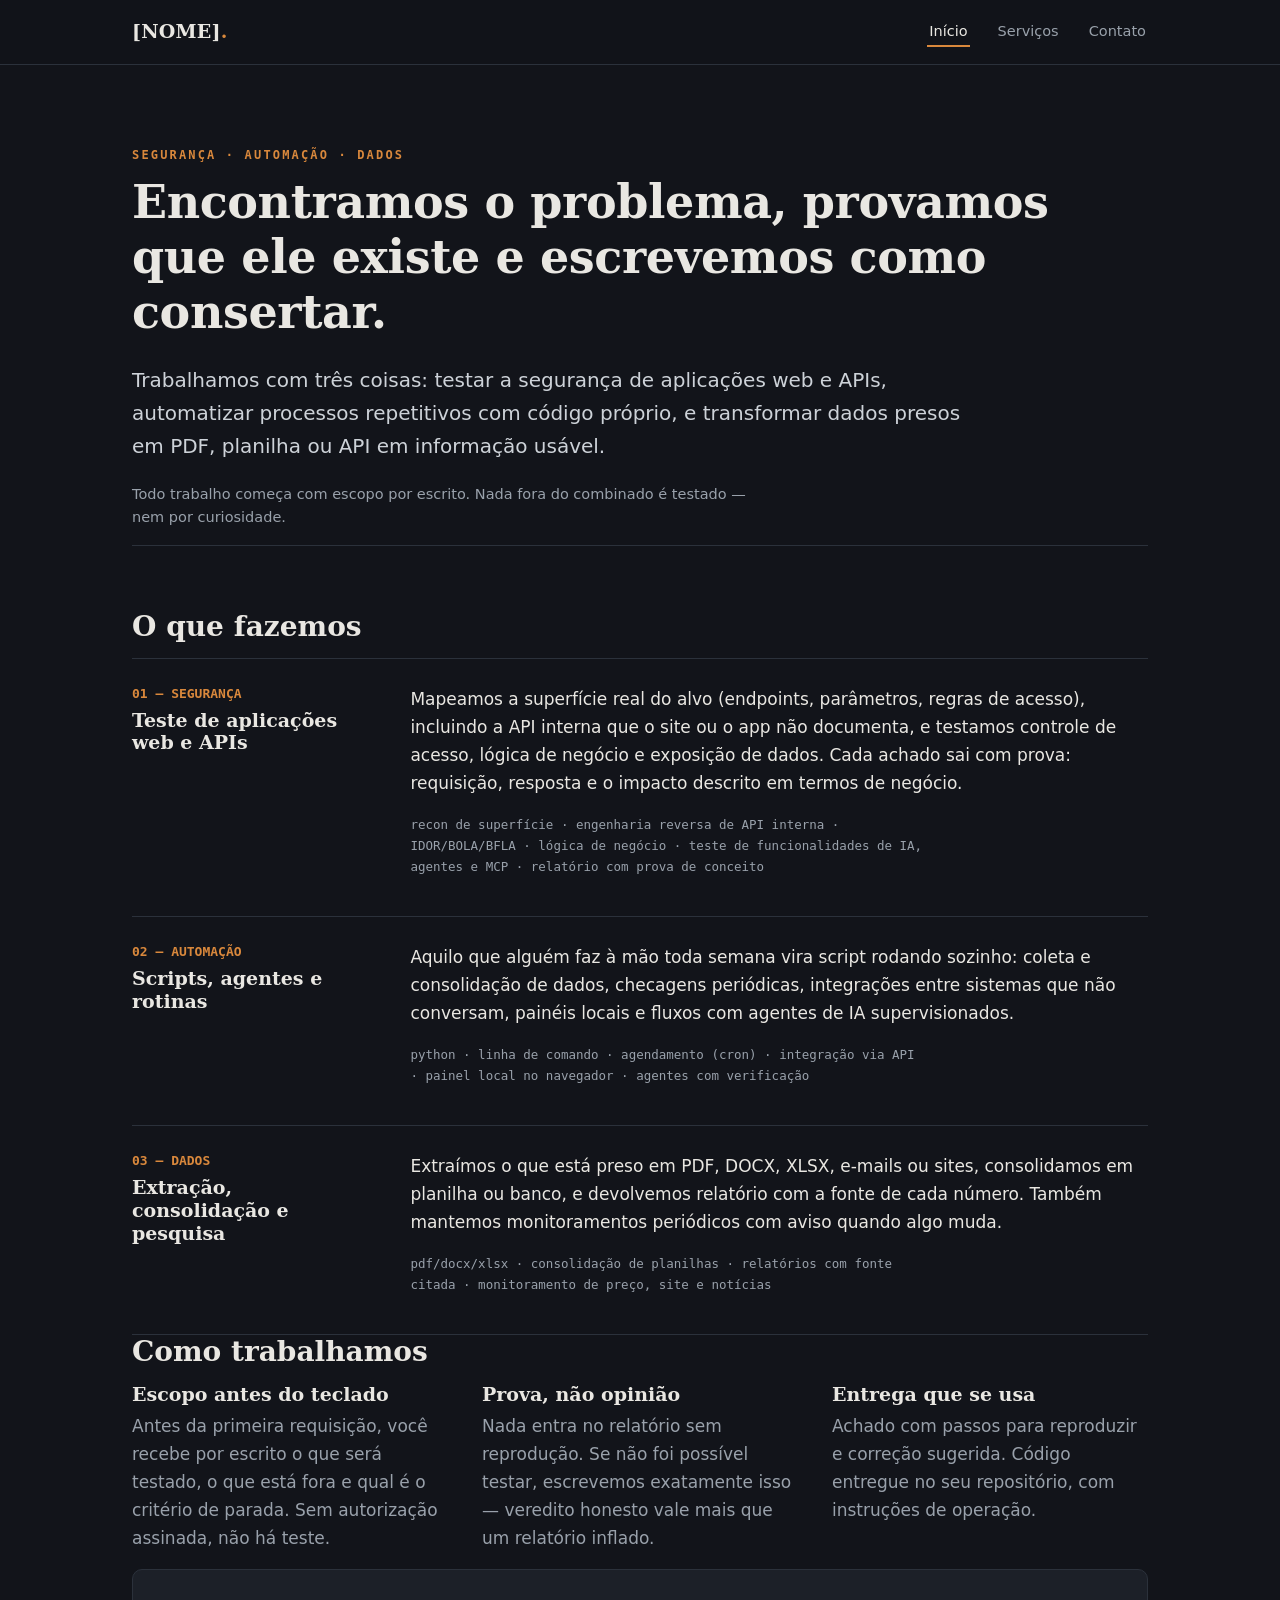
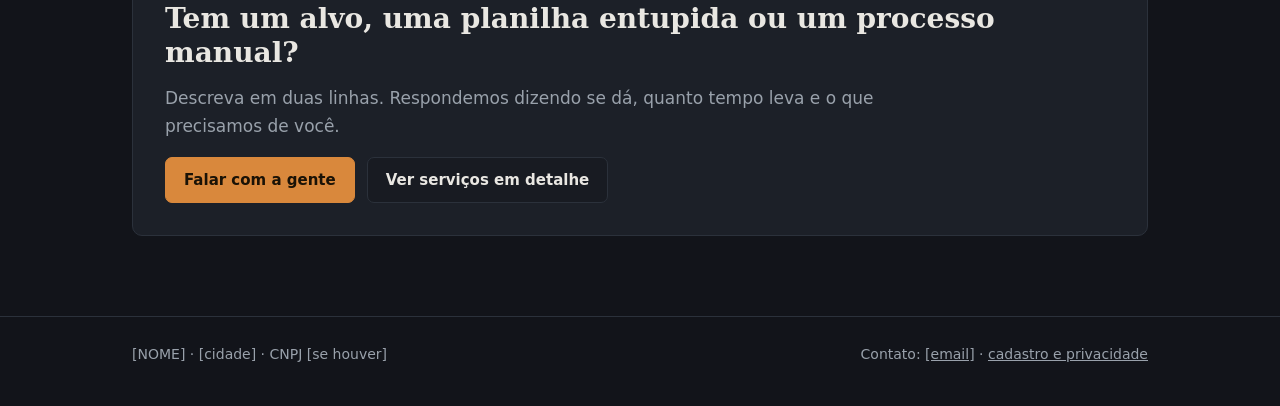
==== index.html @ 1329d4ad "Site de servicos: inicio, servicos e contato (formulario + aviso de privacidade)" ====
<!DOCTYPE html>
<html lang="pt-BR">
<head>
<meta charset="utf-8">
<meta name="viewport" content="width=device-width, initial-scale=1">
<title>[NOME] — segurança de aplicações, automação e dados</title>
<meta name="description" content="Teste de segurança em aplicações web e APIs, automação com scripts e agentes, extração e consolidação de dados. Escopo por escrito, prova antes de afirmação, relatório honesto.">
<meta name="theme-color" content="#12141a">
<link rel="stylesheet" href="assets/style.css">
</head>
<body>
<header class="site">
  <div class="wrap">
    <a class="brand" href="index.html">[NOME]<span>.</span></a>
    <nav aria-label="Navegação principal">
      <ul>
        <li><a href="index.html" aria-current="page">Início</a></li>
        <li><a href="servicos.html">Serviços</a></li>
        <li><a href="contato.html">Contato</a></li>
      </ul>
    </nav>
  </div>
</header>

<main>
  <section class="wrap">
    <p class="eyebrow">Segurança · Automação · Dados</p>
    <h1>Encontramos o problema, provamos que ele existe e escrevemos como consertar.</h1>
    <p class="lead">
      Trabalhamos com três coisas: testar a segurança de aplicações web e APIs, automatizar processos
      repetitivos com código próprio, e transformar dados presos em PDF, planilha ou API em informação usável.
    </p>
    <p class="muted small">
      Todo trabalho começa com escopo por escrito. Nada fora do combinado é testado — nem por curiosidade.
    </p>
    <hr class="rule">
  </section>

  <section class="wrap">
    <h2>O que fazemos</h2>

    <div class="svc">
      <div>
        <div class="num">01 — SEGURANÇA</div>
        <h3>Teste de aplicações web e APIs</h3>
      </div>
      <div>
        <p>
          Mapeamos a superfície real do alvo (endpoints, parâmetros, regras de acesso), incluindo a API
          interna que o site ou o app não documenta, e testamos controle de acesso, lógica de negócio e
          exposição de dados. Cada achado sai com prova: requisição, resposta e o impacto descrito em
          termos de negócio.
        </p>
        <p class="stack">recon de superfície · engenharia reversa de API interna · IDOR/BOLA/BFLA · lógica de negócio · teste de funcionalidades de IA, agentes e MCP · relatório com prova de conceito</p>
      </div>
    </div>

    <div class="svc">
      <div>
        <div class="num">02 — AUTOMAÇÃO</div>
        <h3>Scripts, agentes e rotinas</h3>
      </div>
      <div>
        <p>
          Aquilo que alguém faz à mão toda semana vira script rodando sozinho: coleta e consolidação de
          dados, checagens periódicas, integrações entre sistemas que não conversam, painéis locais e
          fluxos com agentes de IA supervisionados.
        </p>
        <p class="stack">python · linha de comando · agendamento (cron) · integração via API · painel local no navegador · agentes com verificação</p>
      </div>
    </div>

    <div class="svc">
      <div>
        <div class="num">03 — DADOS</div>
        <h3>Extração, consolidação e pesquisa</h3>
      </div>
      <div>
        <p>
          Extraímos o que está preso em PDF, DOCX, XLSX, e-mails ou sites, consolidamos em planilha ou
          banco, e devolvemos relatório com a fonte de cada número. Também mantemos monitoramentos
          periódicos com aviso quando algo muda.
        </p>
        <p class="stack">pdf/docx/xlsx · consolidação de planilhas · relatórios com fonte citada · monitoramento de preço, site e notícias</p>
      </div>
    </div>
  </section>

  <section class="wrap">
    <h2>Como trabalhamos</h2>
    <div class="cols">
      <div>
        <h3>Escopo antes do teclado</h3>
        <p class="muted">Antes da primeira requisição, você recebe por escrito o que será testado, o que está fora e qual é o critério de parada. Sem autorização assinada, não há teste.</p>
      </div>
      <div>
        <h3>Prova, não opinião</h3>
        <p class="muted">Nada entra no relatório sem reprodução. Se não foi possível testar, escrevemos exatamente isso — veredito honesto vale mais que um relatório inflado.</p>
      </div>
      <div>
        <h3>Entrega que se usa</h3>
        <p class="muted">Achado com passos para reproduzir e correção sugerida. Código entregue no seu repositório, com instruções de operação.</p>
      </div>
    </div>
  </section>

  <section class="wrap">
    <div class="cta">
      <h2>Tem um alvo, uma planilha entupida ou um processo manual?</h2>
      <p class="muted">Descreva em duas linhas. Respondemos dizendo se dá, quanto tempo leva e o que precisamos de você.</p>
      <div class="btns">
        <a class="btn primary" href="contato.html">Falar com a gente</a>
        <a class="btn" href="servicos.html">Ver serviços em detalhe</a>
      </div>
    </div>
  </section>
</main>

<footer class="site">
  <div class="wrap">
    <div>[NOME] · [cidade] · <span class="muted">CNPJ [se houver]</span></div>
    <div>Contato: <a href="mailto:[email]">[email]</a> · <a href="contato.html">cadastro e privacidade</a></div>
  </div>
</footer>
</body>
</html>
---- assets/style.css ----
/* Tokens do site — sem webfont, sem dependência externa (carrega rápido e funciona offline) */
:root{
  --bg:#12141a;
  --bg-soft:#181b22;
  --panel:#1c2028;
  --line:#2b313b;
  --ink:#e9e7e2;
  --muted:#99a1ab;
  --accent:#d9883c;
  --accent-ink:#1a1206;
  --ok:#6a9d5f;
  --serif:"DejaVu Serif",Georgia,"Times New Roman",serif;
  --sans:"DejaVu Sans",system-ui,-apple-system,"Segoe UI",Roboto,Arial,sans-serif;
  --mono:"DejaVu Sans Mono","Liberation Mono",ui-monospace,monospace;
  --wrap:1080px;
}
*{box-sizing:border-box}
html{scroll-behavior:smooth}
body{
  margin:0;background:var(--bg);color:var(--ink);font-family:var(--sans);
  font-size:17px;line-height:1.65;-webkit-font-smoothing:antialiased;
}
img{max-width:100%;height:auto}
.wrap{max-width:var(--wrap);margin:0 auto;padding:0 clamp(16px,4vw,32px)}

/* ---------- topo ---------- */
header.site{border-bottom:1px solid var(--line);background:rgba(18,20,26,.92);position:sticky;top:0;z-index:10;backdrop-filter:saturate(120%)}
header.site .wrap{display:flex;align-items:center;justify-content:space-between;gap:16px;min-height:64px;flex-wrap:wrap}
.brand{font-family:var(--serif);font-size:19px;font-weight:600;letter-spacing:.2px;text-decoration:none;color:var(--ink)}
.brand span{color:var(--accent)}
nav ul{display:flex;gap:clamp(10px,2.4vw,26px);list-style:none;margin:0;padding:0;font-size:14.5px}
nav a{color:var(--muted);text-decoration:none;padding:6px 2px;border-bottom:2px solid transparent}
nav a:hover{color:var(--ink)}
nav a[aria-current="page"]{color:var(--ink);border-bottom-color:var(--accent)}
a:focus-visible,button:focus-visible,input:focus-visible,select:focus-visible,textarea:focus-visible{outline:2px solid var(--accent);outline-offset:2px}

/* ---------- blocos ---------- */
main{padding:clamp(36px,7vw,84px) 0 0}
section{padding:0 0 clamp(40px,6vw,72px)}
h1,h2,h3{font-family:var(--serif);font-weight:600;line-height:1.2;margin:0 0 .5em}
h1{font-size:clamp(28px,5vw,46px);letter-spacing:-.4px}
h2{font-size:clamp(21px,3vw,28px);margin-top:0}
h3{font-size:19px;margin-bottom:.35em}
p{margin:0 0 1em;max-width:68ch}
.lead{font-size:clamp(17px,2.1vw,20px);color:#cdd2d8}
.eyebrow{font:600 12px/1 var(--mono);letter-spacing:.18em;text-transform:uppercase;color:var(--accent);margin-bottom:14px}
.muted{color:var(--muted)}
.small{font-size:14.5px}
hr.rule{border:0;border-top:1px solid var(--line);margin:0 0 clamp(36px,6vw,64px)}

/* listas de serviço em formato ficha, não cartão com ícone */
.svc{border-top:1px solid var(--line);padding:26px 0;display:grid;grid-template-columns:minmax(180px,240px) 1fr;gap:clamp(14px,3vw,40px)}
.svc:last-child{border-bottom:1px solid var(--line)}
.svc .num{font:600 13px/1.4 var(--mono);color:var(--accent)}
.svc h3{margin:6px 0 0}
.svc ul{margin:.4em 0 0;padding-left:1.1em}
.svc li{margin-bottom:.3em}
.svc .stack{margin-top:.7em;font:12.5px/1.7 var(--mono);color:var(--muted)}
@media (max-width:720px){.svc{grid-template-columns:1fr;gap:8px}}

.cols{display:grid;grid-template-columns:repeat(auto-fit,minmax(240px,1fr));gap:clamp(18px,3vw,34px)}
.note{border-left:3px solid var(--accent);padding:2px 0 2px 16px;color:#cdd2d8;max-width:68ch}

/* ---------- CTA ---------- */
.cta{background:var(--panel);border:1px solid var(--line);border-radius:10px;padding:clamp(20px,3.4vw,32px)}
.cta h2{margin-top:0}
.btns{display:flex;gap:12px;flex-wrap:wrap;margin-top:6px}
.btn{display:inline-block;font:600 15px var(--sans);text-decoration:none;border-radius:7px;padding:11px 18px;min-height:44px;line-height:22px;border:1px solid var(--line);color:var(--ink);background:var(--bg-soft)}
.btn:hover{border-color:#3d4551}
.btn.primary{background:var(--accent);border-color:var(--accent);color:var(--accent-ink)}
.btn.primary:hover{filter:brightness(1.06)}

/* ---------- formulário ---------- */
form{max-width:560px}
label{display:block;font-size:14.5px;margin:0 0 6px;color:#cdd2d8}
input,select,textarea{
  width:100%;background:#0f1116;color:var(--ink);border:1px solid var(--line);border-radius:7px;
  padding:11px 12px;font:15px var(--sans);margin-bottom:16px;min-height:44px
}
textarea{min-height:120px;resize:vertical;font-family:var(--mono);font-size:14px}
.check{display:flex;gap:10px;align-items:flex-start;margin:4px 0 18px}
.check input{width:auto;min-height:0;margin:3px 0 0;flex:0 0 auto}
.check label{margin:0;font-size:14px;color:var(--muted)}
.hp{position:absolute;left:-9999px;width:1px;height:1px;overflow:hidden}
#formMsg{margin-top:14px;font-size:14.5px;display:none}
#formMsg.ok{display:block;color:var(--ok)}
#formMsg.info{display:block;color:var(--accent)}
#formMsg.err{display:block;color:#e0745c}

/* ---------- rodapé ---------- */
footer.site{border-top:1px solid var(--line);margin-top:clamp(40px,7vw,80px);padding:26px 0 40px;color:var(--muted);font-size:14px}
footer.site a{color:var(--muted)}
footer.site .wrap{display:flex;justify-content:space-between;gap:14px;flex-wrap:wrap}

@media (prefers-reduced-motion:reduce){html{scroll-behavior:auto}*{transition:none!important;animation:none!important}}
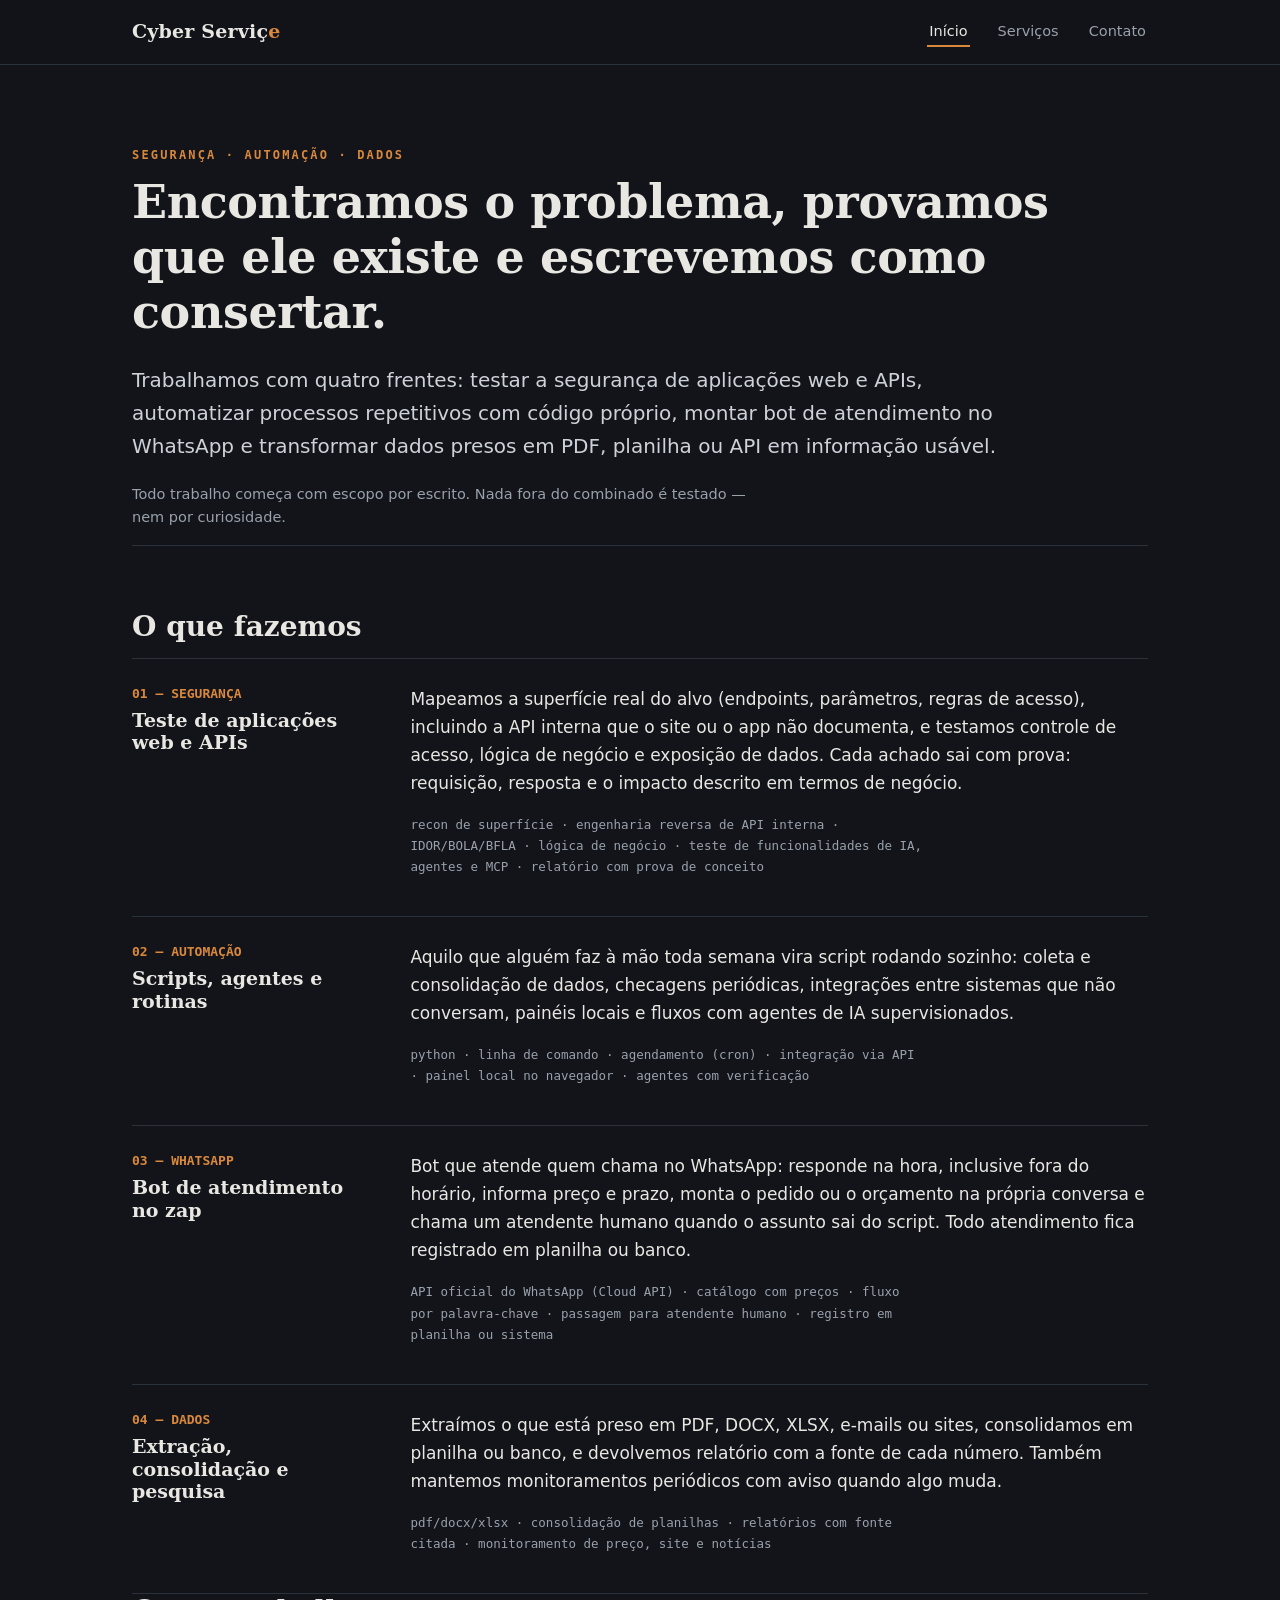
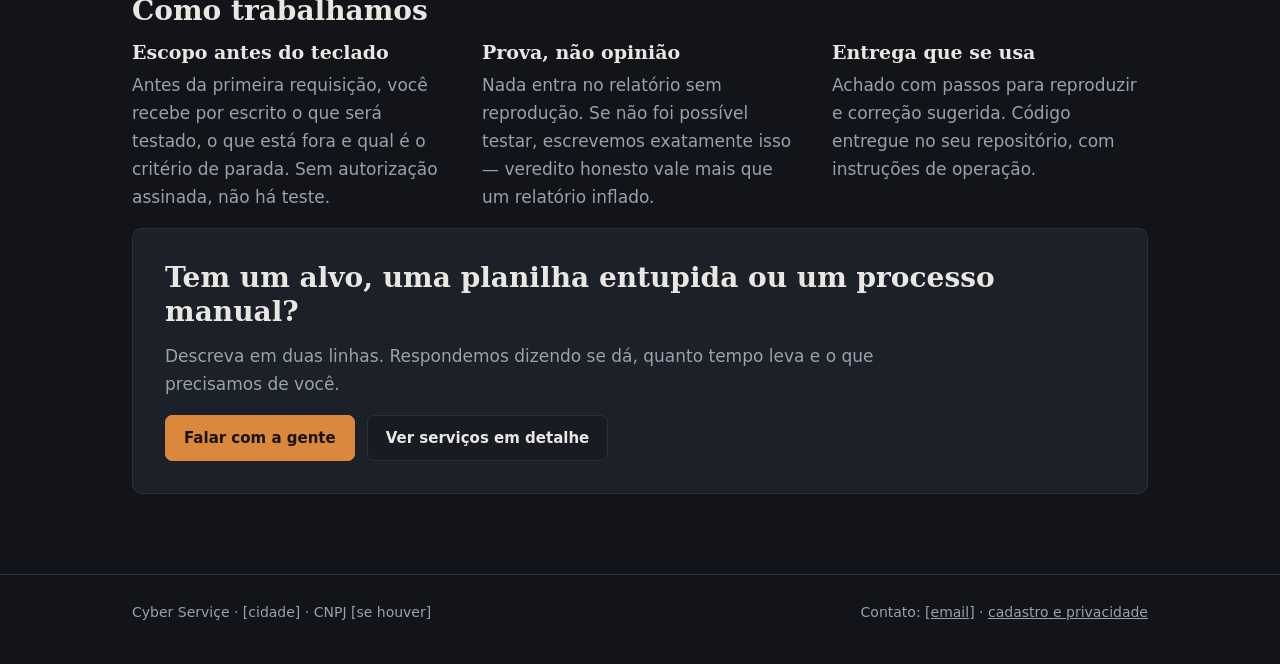
==== commit 9333295c: "Marca Cyber Serviçe e novo serviço: bot de atendimento no WhatsApp" ====
--- a/index.html
+++ b/index.html
@@ -3,15 +3,15 @@
 <head>
 <meta charset="utf-8">
 <meta name="viewport" content="width=device-width, initial-scale=1">
-<title>[NOME] — segurança de aplicações, automação e dados</title>
-<meta name="description" content="Teste de segurança em aplicações web e APIs, automação com scripts e agentes, extração e consolidação de dados. Escopo por escrito, prova antes de afirmação, relatório honesto.">
+<title>Cyber Serviçe — segurança de aplicações, automação e dados</title>
+<meta name="description" content="Teste de segurança em aplicações web e APIs, automação com scripts e agentes, bot de atendimento no WhatsApp, extração e consolidação de dados. Escopo por escrito, prova antes de afirmação, relatório honesto.">
 <meta name="theme-color" content="#12141a">
 <link rel="stylesheet" href="assets/style.css">
 </head>
 <body>
 <header class="site">
   <div class="wrap">
-    <a class="brand" href="index.html">[NOME]<span>.</span></a>
+    <a class="brand" href="index.html">Cyber Serviç<span>e</span></a>
     <nav aria-label="Navegação principal">
       <ul>
         <li><a href="index.html" aria-current="page">Início</a></li>
@@ -27,8 +27,9 @@
     <p class="eyebrow">Segurança · Automação · Dados</p>
     <h1>Encontramos o problema, provamos que ele existe e escrevemos como consertar.</h1>
     <p class="lead">
-      Trabalhamos com três coisas: testar a segurança de aplicações web e APIs, automatizar processos
-      repetitivos com código próprio, e transformar dados presos em PDF, planilha ou API em informação usável.
+      Trabalhamos com quatro frentes: testar a segurança de aplicações web e APIs, automatizar processos
+      repetitivos com código próprio, montar bot de atendimento no WhatsApp e transformar dados presos em
+      PDF, planilha ou API em informação usável.
     </p>
     <p class="muted small">
       Todo trabalho começa com escopo por escrito. Nada fora do combinado é testado — nem por curiosidade.
@@ -72,7 +73,22 @@
 
     <div class="svc">
       <div>
-        <div class="num">03 — DADOS</div>
+        <div class="num">03 — WHATSAPP</div>
+        <h3>Bot de atendimento no zap</h3>
+      </div>
+      <div>
+        <p>
+          Bot que atende quem chama no WhatsApp: responde na hora, inclusive fora do horário, informa
+          preço e prazo, monta o pedido ou o orçamento na própria conversa e chama um atendente humano
+          quando o assunto sai do script. Todo atendimento fica registrado em planilha ou banco.
+        </p>
+        <p class="stack">API oficial do WhatsApp (Cloud API) · catálogo com preços · fluxo por palavra-chave · passagem para atendente humano · registro em planilha ou sistema</p>
+      </div>
+    </div>
+
+    <div class="svc">
+      <div>
+        <div class="num">04 — DADOS</div>
         <h3>Extração, consolidação e pesquisa</h3>
       </div>
       <div>
@@ -118,7 +134,7 @@
 
 <footer class="site">
   <div class="wrap">
-    <div>[NOME] · [cidade] · <span class="muted">CNPJ [se houver]</span></div>
+    <div>Cyber Serviçe · [cidade] · <span class="muted">CNPJ [se houver]</span></div>
     <div>Contato: <a href="mailto:[email]">[email]</a> · <a href="contato.html">cadastro e privacidade</a></div>
   </div>
 </footer>
